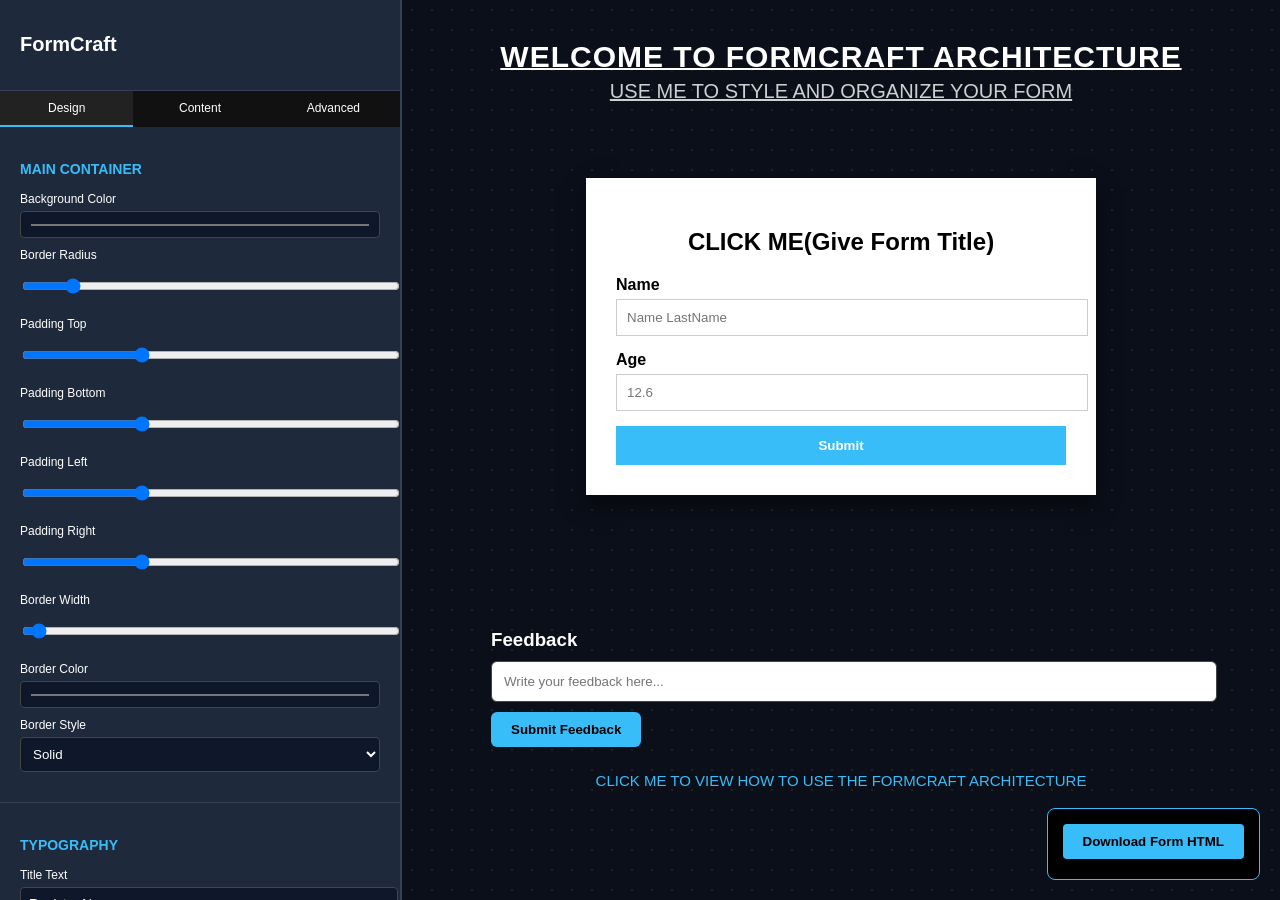
==== index.html @ d5b6e474 "Adjust margin-bottom styles in index.html Increased margin-bottom for form-info-top and form-box." ====
<!DOCTYPE html>
<html lang="en">
<head>
    <meta charset="UTF-8">
    <title>FormCraft Architecture</title>
    <link rel="stylesheet" href="style.css">
</head>
<body>

    <div class="a">
        <div class="group">
            <h1 style="font-size: 20px;">FormCraft</h1>
        </div>

        <div class="tabs">
            <div class="tab active" id="t1">Design</div>
            <div class="tab" id="t2">Content</div>
            <div class="tab" id="t3">Advanced</div>
        </div>

        <div class="panel active" id="p1">
            <div class="group">
                <h3>Main Container</h3>
                <div class="item">
                    <label>Background Color</label>
                    <input type="color" id="c1" value="#ffffff">
                </div>
                <div class="item">
                    <label>Border Radius</label>
                    <input type="range" id="c2" min="0" max="100" value="10">
                </div>
                <div class="item">
                    <label>Padding Top</label>
                    <input type="range" id="c3" min="0" max="100" value="30">
                </div>
                <div class="item">
                    <label>Padding Bottom</label>
                    <input type="range" id="c4" min="0" max="100" value="30">
                </div>
                <div class="item">
                    <label>Padding Left</label>
                    <input type="range" id="c5" min="0" max="100" value="30">
                </div>
                <div class="item">
                    <label>Padding Right</label>
                    <input type="range" id="c6" min="0" max="100" value="30">
                </div>
                <div class="item">
                    <label>Border Width</label>
                    <input type="range" id="c7" min="0" max="20" value="0">
                </div>
                <div class="item">
                    <label>Border Color</label>
                    <input type="color" id="c8" value="#000000">
                </div>
                <div class="item">
                    <label>Border Style</label>
                    <select id="c9">
                        <option value="solid">Solid</option>
                        <option value="dashed">Dashed</option>
                        <option value="dotted">Dotted</option>
                        <option value="double">Double</option>
                    </select>
                </div>
            </div>

            <div class="group">
                <h3>Typography</h3>
                <div class="item">
                    <label>Title Text</label>
                    <input type="text" id="c10" value="Register Now">
                </div>
                <div class="item">
                    <label>Title Color</label>
                    <input type="color" id="c11" value="#000000">
                </div>
                <div class="item">
                    <label>Title Size</label>
                    <input type="range" id="c12" min="10" max="100" value="24">
                </div>
                <div class="item">
                    <label>Text Alignment</label>
                    <select id="c13">
                        <option value="left">Left</option>
                        <option value="center">Center</option>
                        <option value="right">Right</option>
                    </select>
                </div>
                <div class="item">
                    <label>Font Family</label>
                    <select id="c14">
                        <option value="sans-serif">Sans Serif</option>
                        <option value="serif">Serif</option>
                        <option value="monospace">Monospace</option>
                        <option value="cursive">Cursive</option>
                    </select>
                </div>
            </div>
        </div>

        <div class="panel" id="p2">
            <div class="group">
                <h3>Form Elements</h3>
                <div class="item">
                    <label>Label Color</label>
                    <input type="color" id="c15" value="#333333">
                </div>
                <div class="item">
                    <label>Label Font Size</label>
                    <input type="range" id="c16" min="8" max="30" value="14">
                </div>
                <div class="item">
                    <label>Input Background</label>
                    <input type="color" id="c17" value="#ffffff">
                </div>
                <div class="item">
                    <label>Input Border Color</label>
                    <input type="color" id="c18" value="#cccccc">
                </div>
                <div class="item">
                    <label>Input Text Color</label>
                    <input type="color" id="c19" value="#000000">
                </div>
                <div class="item">
                    <label>Input Height</label>
                    <input type="range" id="c20" min="20" max="80" value="40">
                </div>
            </div>

            <div class="group">
                <h3>Button Styling</h3>
                <div class="item">
                    <label>Button Text</label>
                    <input type="text" id="c21" value="Submit">
                </div>
                <div class="item">
                    <label>Button Background</label>
                    <input type="color" id="c22" value="#38bdf8">
                </div>
                <div class="item">
                    <label>Button Text Color</label>
                    <input type="color" id="c23" value="#ffffff">
                </div>
                <div class="item">
                    <label>Button Radius</label>
                    <input type="range" id="c24" min="0" max="50" value="5">
                </div>
                <div class="item">
                    <label>Button Height</label>
                    <input type="range" id="c25" min="30" max="100" value="45">
                </div>
            </div>
        </div>

        <div class="panel" id="p3">
            <div class="group">
                <h3>New Element Controls</h3>
                <div class="item">
                    <label>Label / Title</label>
                    <input type="text" id="new-el-label" placeholder="Enter Label Name">
                </div>
                <div class="item">
                    <label>Placeholder / Initial Data</label>
                    <input type="text" id="new-el-data" placeholder="Enter Placeholder">
                </div>
                <div class="item">
                    <label>Custom Text Color</label>
                    <input type="color" id="new-el-color" value="#000000">
                </div>
                <div class="item">
                    <label>Custom Font Size</label>
                    <input type="range" id="new-el-size" min="8" max="50" value="14">
                </div>
                <div class="item">
                    <label>Custom Bg Color</label>
                    <input type="color" id="new-el-bg" value="#ffffff">
                </div>
                <button class="btn" id="add-field">Add Input Field</button>
            </div>

            <div class="group">
                <h3>Header Builder(use once only)</h3>
                 <div class="item">
                    <label>Header 3 Text</label>
                     <input type="text" id="h3-text" placeholder="Sub-heading text">
                </div>
                <div class="item">
                <label>Header Color</label>
               <input type="color" id="h3-color" value="#333333">
                 </div>
              <div class="item">
              <label>Header Size</label>
               <input type="range" id="h3-size" min="12" max="60" value="20">
        </div>
        <button class="btn" id="add-h3">Add Header 3</button>
    </div>

            <div class="group">
                <h3>List Builder</h3>
                <div class="item">
                    <label>List Type</label>
                    <select id="list-type">
                        <option value="ul">Unordered (Bullets)</option>
                        <option value="ol">Ordered (Numbers)</option>
                    </select>
                </div>
                <div class="item">
                    <label>List Item Text</label>
                    <input type="text" id="list-item-text" placeholder="Item Name">
                </div>
                <button class="btn" id="add-list-item">Add Item to List</button>
            </div>

            <div class="group">
                <h3>Global Effects</h3>
                <div class="item">
                    <label>Shadow Intensity</label>
                    <input type="range" id="c26" min="0" max="50" value="10">
                </div>
                <div class="item">
                    <label>Shadow Color</label>
                    <input type="color" id="c27" value="#000000">
                </div>
                <div class="item">
                    <label>Opacity</label>
                    <input type="range" id="c28" min="0" max="100" value="100">
                </div>
                <div class="item">
                    <label>Rotate Form (deg)</label>
                    <input type="range" id="c29" min="-180" max="180" value="0">
                </div>
            </div>
            <div class="group">
                <button class="btn" style="background: #ef4444;" id="reset-all">Reset All</button>
            </div>
        </div>
    </div>

    <div class="b">
        <div class="form-wrapper">
         <div class="form-info-top" style="margin-bottom: 75px;">
            <div class="info-title"><span style="text-decoration: underline; text-decoration-thickness: 2px; font-size: 30px;  ">
                WELCOME TO FORMCRAFT ARCHITECTURE
             </span>
            </div>
            <div class="info-subtitle">
                <span style="text-decoration: underline; text-decoration-thickness: 2px; font-size: 20px;">
                USE ME TO STYLE AND ORGANIZE YOUR FORM
                </span>
            </div>
        </div>
            
        <form id="form-box" style="margin-bottom: 75px;">
            <h2 id="live-title" style="display: flex; flex-direction: row; justify-content: center;">CLICK ME(Give Form Title)</h2>
            <div id="field-list">
                <div class="field">
                    <label class="live-label">Name</label>
                    <input type="text" class="live-input" placeholder="Name LastName">
                </div>
                <div class="field">
                    <label class="live-label">Age</label>
                    <input type="number" class="live-input" placeholder="12.6">
                </div>
            </div>
            <div id="list-container"></div>
            <button type="button" id="main-btn">Submit</button>
        </form>
        <div id="feedback-section" style="margin-top:40px; width:100%; max-width:700px; flex-shrink: 0;">
    <h3 style="color:white; margin-bottom:10px;">Feedback</h3>

    <input 
        type="text" 
        id="feedback-input" 
        placeholder="Write your feedback here..." 
        style="
            width:100%;
            padding:12px;
            border-radius:6px;
            border:1px solid #444;
            margin-bottom:10px;
        "
    >

    <button 
        id="feedback-btn" 
        style="
            padding:10px 20px;
            border:none;
            border-radius:6px;
            background:#38bdf8;
            font-weight:bold;
            cursor:pointer;
        "
    >
        Submit Feedback
    </button>

    <div id="feedback-list" style="margin-top:15px; color:white;"></div>
</div>

         <div class="form-info-bottom" >
            <a href="FORMCRAFT-ARCITECTURE.PDF" target="_blank" style="font-size: 15px;">
                CLICK ME TO VIEW HOW TO USE THE FORMCRAFT ARCHITECTURE
            </a>
        </div>
        </div>
    </div>

    <div class="code-box">
        <button class="btn" onclick="exportData()">Download Form HTML</button>
    </div>

    <script src="script.js"></script>
</body>
</html>
---- style.css ----
:root {
            --bg: #0f172a;
            --side: #1e293b;
            --accent: #38bdf8;
            --white: #ffffff;
        }

        body {
            margin: 0;
            padding: 0;
            font-family: sans-serif;
            background: var(--bg);
            color: var(--white);
            display: flex;
            height: 100vh;
        }

        .a {
            width: 400px;
            background: var(--side);
            border-right: 2px solid #334155;
            display: flex;
            flex-direction: column;
            overflow-y: scroll;
        }
         .b {
    flex-grow: 1;
    display: flex;
    flex-direction: column;
    align-items: center;
    padding: 40px 20px;
    background-color: #0b0f1a;
    background-image: radial-gradient(#222 1px, transparent 1px);
    background-size: 20px 20px;
           gap: 30px;            
    overflow-y: auto; 
}

#form-box {
    margin-bottom: 40px;
 flex-shrink: 0;   
}



        .group {
            padding: 20px;
            border-bottom: 1px solid #334155;
        }

        .group h3 {
            margin-bottom: 15px;
            font-size: 14px;
            color: var(--accent);
            text-transform: uppercase;
        }
#form-box h3 {
    margin: 10px 0;
    font-weight: 600;
    width: 100%;
    text-transform: none; 
}

        .item {
            margin-bottom: 10px;
        }

        .item label {
            display: block;
            font-size: 12px;
            margin-bottom: 5px;
        }

        .item input, .item select {
            width: 100%;
            padding: 8px;
            background: #0f172a;
            border: 1px solid #444;
            color: white;
            border-radius: 4px;
        }

        #form-box {
            width: 450px;
            min-height: 200px;
            background: white;
            padding: 30px;
            color: black;
            box-shadow: 0 10px 20px rgba(0,0,0,0.5);
        }

        .field {
            margin-bottom: 15px;
        }

        .field label {
            display: block;
            margin-bottom: 5px;
            font-weight: bold;
        }

        .field input {
            width: 100%;
            padding: 10px;
            border: 1px solid #ccc;
        }

        #main-btn {
            width: 100%;
            padding: 12px;
            border: none;
            background: #38bdf8;
            color: white;
            font-weight: bold;
            cursor: pointer;
        }

        .tabs {
            display: flex;
            background: #111;
        }

        .tab {
            flex: 1;
            padding: 10px;
            text-align: center;
            cursor: pointer;
            font-size: 12px;
            border-bottom: 2px solid transparent;
        }

        .tab.active {
            border-bottom: 2px solid var(--accent);
            background: #222;
        }

        .panel {
            display: none;
        }

        .panel.active {
            display: block;
        }

        .code-box {
            position: fixed;
            bottom: 20px;
            right: 20px;
            background: #000;
            padding: 15px;
            border-radius: 8px;
            border: 1px solid var(--accent);
        }

        button.btn {
            background: var(--accent);
            border: none;
            padding: 10px 20px;
            color: #000;
            font-weight: bold;
            cursor: pointer;
            border-radius: 4px;
            width: 100%;
            margin-bottom: 5px;
        }
 .form-wrapper {
    display: flex;
    flex-direction: column;
    align-items: center;
    width: 100%;
    max-width: 700px;
}


.form-info-top {
    text-align: center;
    color: white;
}

.info-title {
    font-size: 28px;
    font-weight: 700;
    letter-spacing: 1px;
    margin-bottom: 6px;
}

.info-subtitle {
    font-size: 13px;
    opacity: 0.8;
}

.form-info-bottom {
    margin-top: 10px;
    font-size: 12px;
}

.form-info-bottom a {
    color: #38bdf8;
    text-decoration: none;
    cursor: pointer;
}

.form-info-bottom a:hover {
    text-decoration: underline;
}
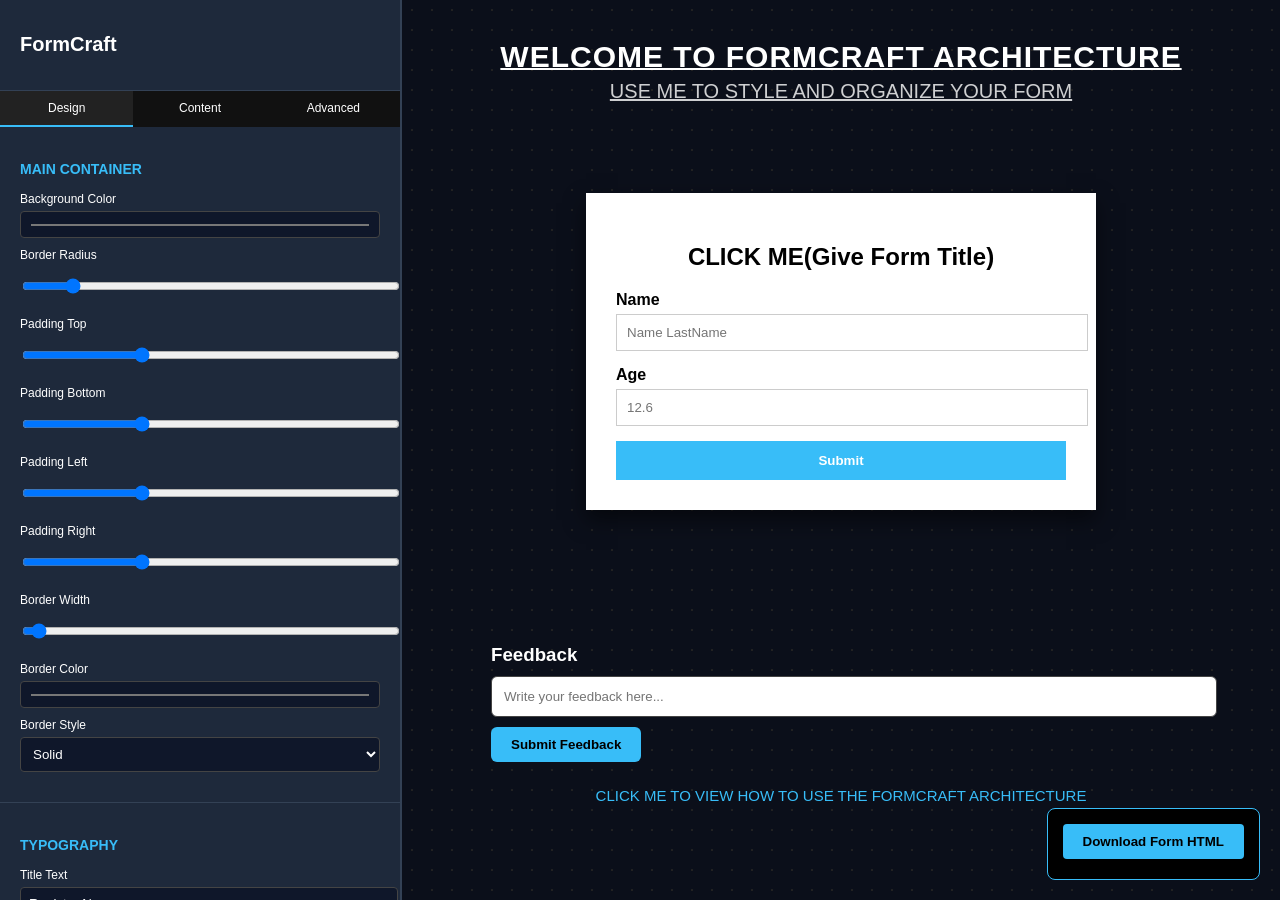
==== commit df5eac0e: "Increase margin-bottom in form-info-top" ====
--- a/index.html
+++ b/index.html
@@ -238,7 +238,7 @@
 
     <div class="b">
         <div class="form-wrapper">
-         <div class="form-info-top" style="margin-bottom: 75px;">
+         <div class="form-info-top" style="margin-bottom: 90px;">
             <div class="info-title"><span style="text-decoration: underline; text-decoration-thickness: 2px; font-size: 30px;  ">
                 WELCOME TO FORMCRAFT ARCHITECTURE
              </span>
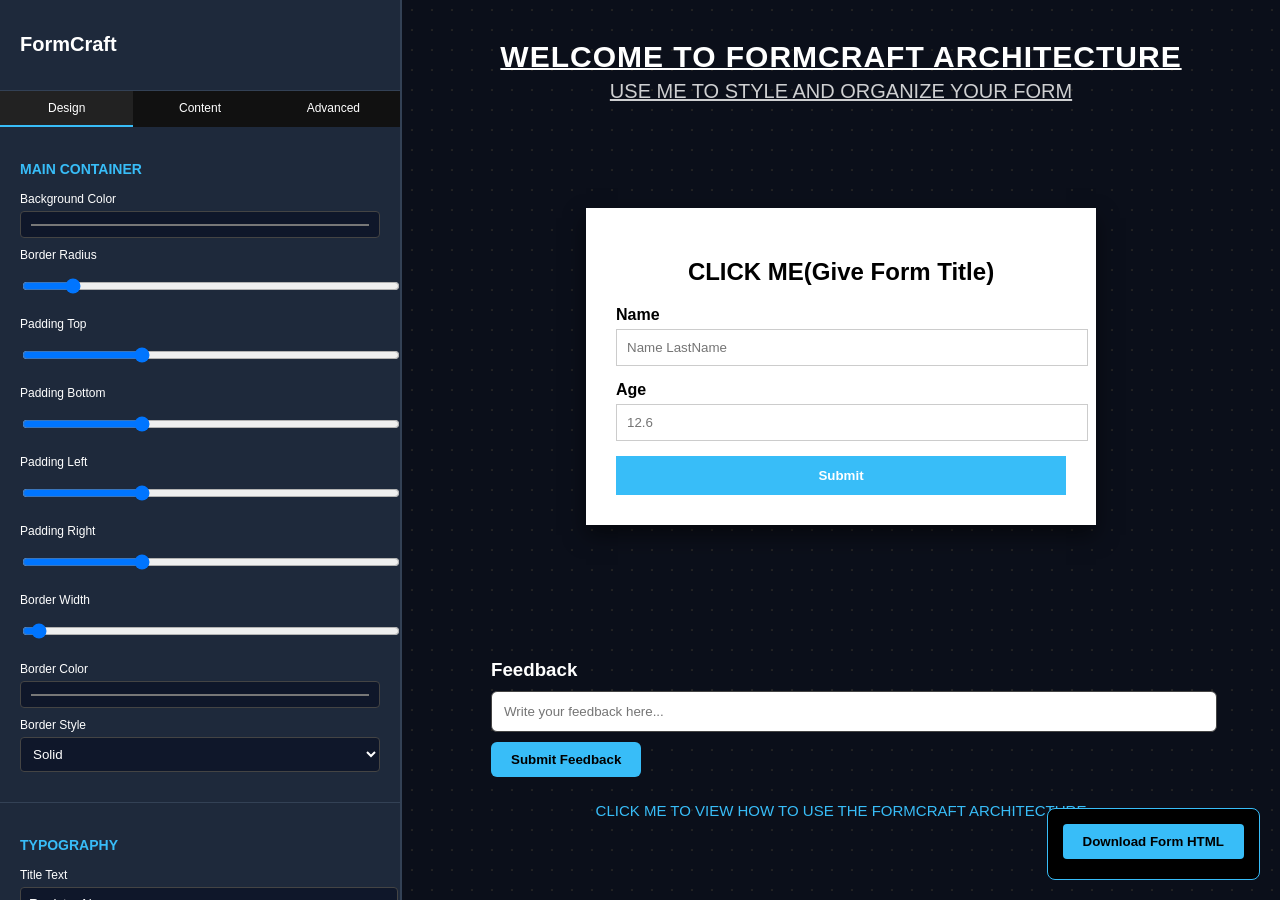
==== commit 1899915e: "Fix typos in index.html file" ====
--- a/index.html
+++ b/index.html
@@ -238,7 +238,7 @@
 
     <div class="b">
         <div class="form-wrapper">
-         <div class="form-info-top" style="margin-bottom: 90px;">
+         <div class="form-info-top" style="margin-bottom: 105px;">
             <div class="info-title"><span style="text-decoration: underline; text-decoration-thickness: 2px; font-size: 30px;  ">
                 WELCOME TO FORMCRAFT ARCHITECTURE
              </span>
@@ -299,7 +299,7 @@
 </div>
 
          <div class="form-info-bottom" >
-            <a href="FORMCRAFT-ARCITECTURE.PDF" target="_blank" style="font-size: 15px;">
+            <a href="FORMCRAFT-ARCHITECTURE.PDF" target="_blank" style="font-size: 15px;">
                 CLICK ME TO VIEW HOW TO USE THE FORMCRAFT ARCHITECTURE
             </a>
         </div>
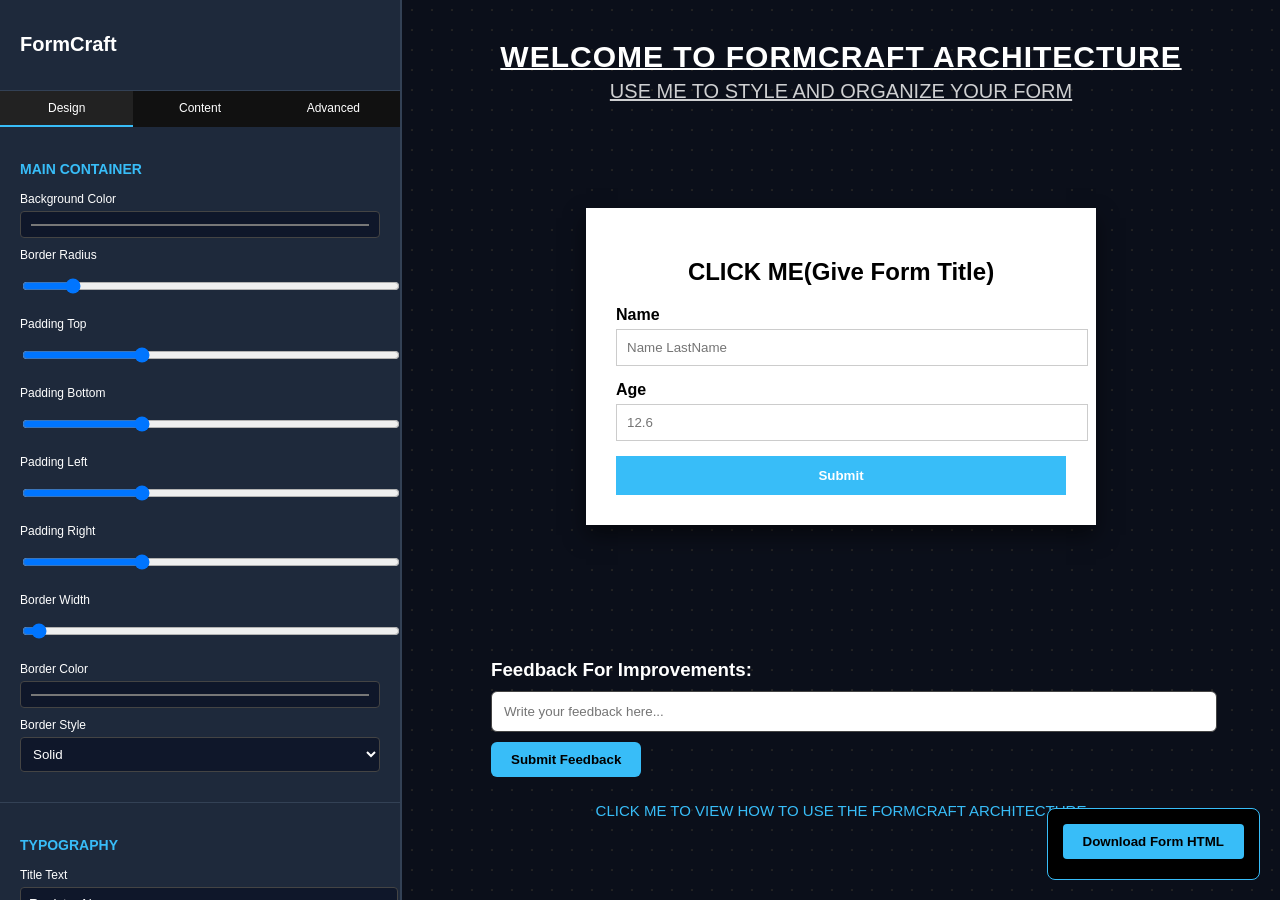
==== commit cf709844: "Update index.html" ====
--- a/index.html
+++ b/index.html
@@ -266,7 +266,7 @@
             <button type="button" id="main-btn">Submit</button>
         </form>
         <div id="feedback-section" style="margin-top:40px; width:100%; max-width:700px; flex-shrink: 0;">
-    <h3 style="color:white; margin-bottom:10px;">Feedback</h3>
+    <h3 style="color:white; margin-bottom:10px;">Feedback For Improvements:</h3>
 
     <input 
         type="text" 
@@ -299,7 +299,7 @@
 </div>
 
          <div class="form-info-bottom" >
-            <a href="FORMCRAFT-ARCHITECTURE.PDF" target="_blank" style="font-size: 15px;">
+            <a href="FORMCRAFT-ARCHITECTURE.HTML" target="_blank" style="font-size: 15px;">
                 CLICK ME TO VIEW HOW TO USE THE FORMCRAFT ARCHITECTURE
             </a>
         </div>
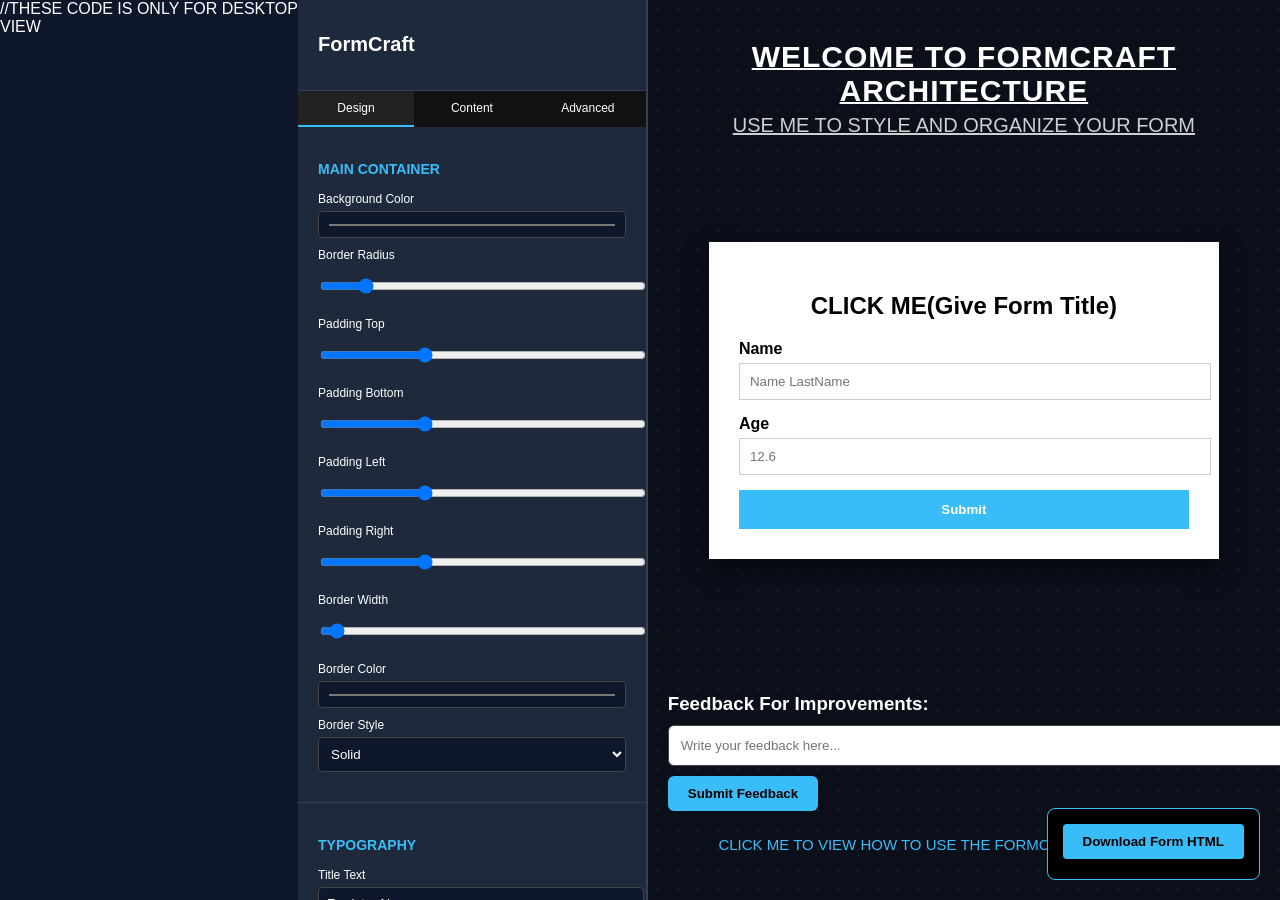
==== commit 6cc28de0: "Fix HTML formatting issues in index.html" ====
--- a/index.html
+++ b/index.html
@@ -1,4 +1,6 @@
+
 <!DOCTYPE html>
+//THESE CODE IS ONLY FOR DESKTOP VIEW
 <html lang="en">
 <head>
     <meta charset="UTF-8">
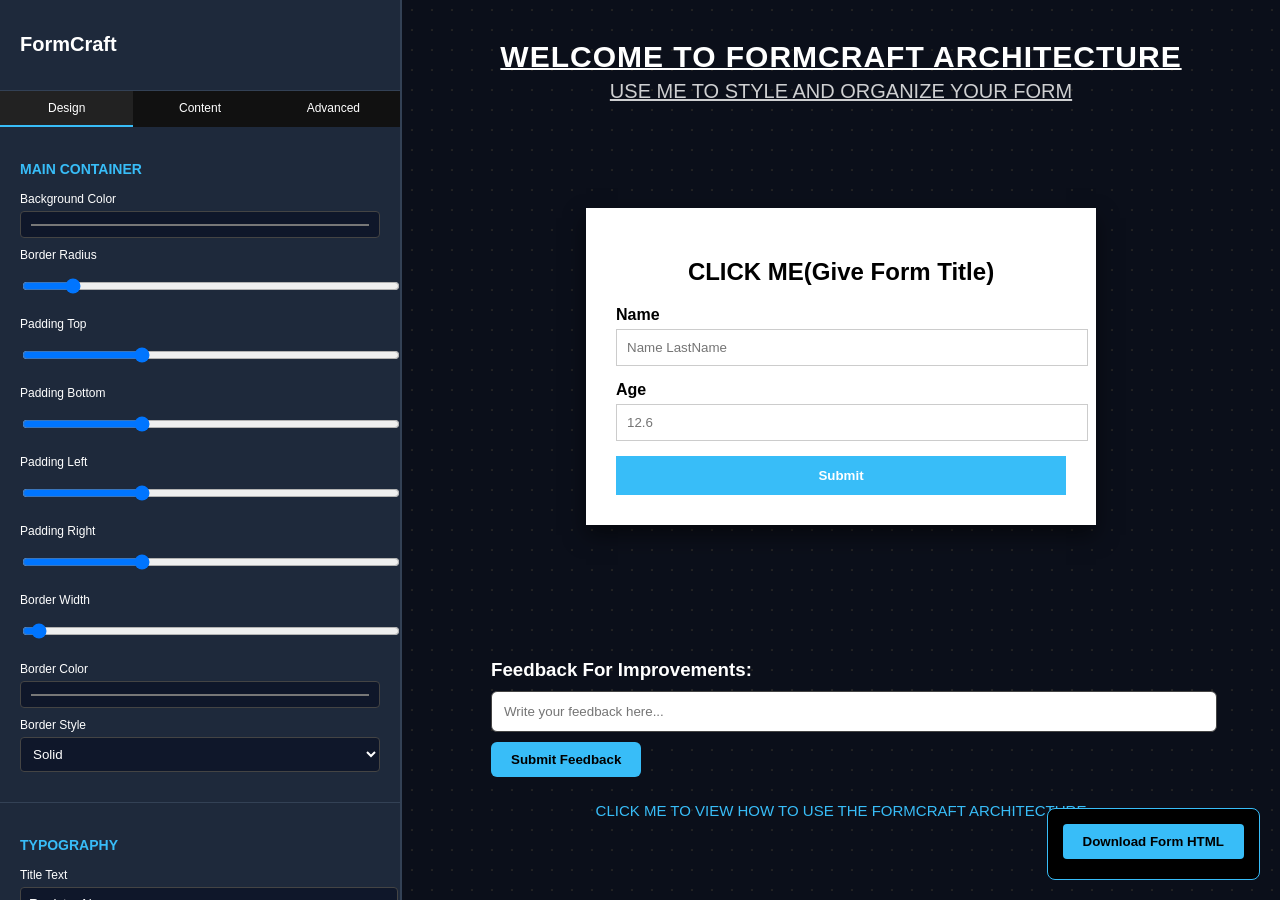
==== commit c7890fb0: "Remove desktop view comment from index.html Removed comment indicating code is for desktop view." ====
--- a/index.html
+++ b/index.html
@@ -1,6 +1,8 @@
+                                    <!-- This CODE IS ONLY FOR DESKTOP VIEW(OTHER INETRFACES MIGHT NOT SUPOORT -->
+
+
 
 <!DOCTYPE html>
-//THESE CODE IS ONLY FOR DESKTOP VIEW
 <html lang="en">
 <head>
     <meta charset="UTF-8">
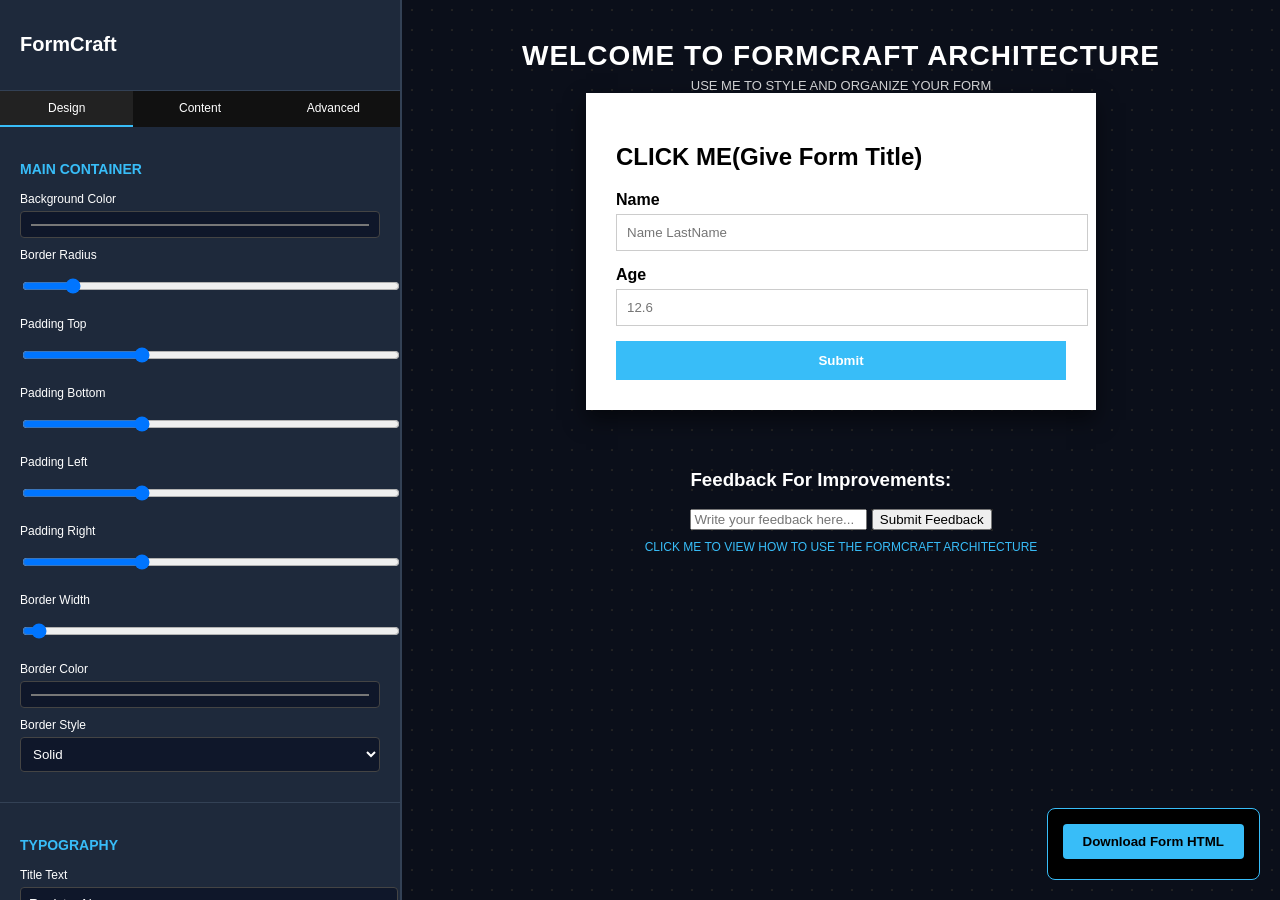
==== commit fefecbda: "Clean up index.html and improve structure" ====
--- a/index.html
+++ b/index.html
@@ -1,7 +1,3 @@
-                                    <!-- This CODE IS ONLY FOR DESKTOP VIEW(OTHER INETRFACES MIGHT NOT SUPOORT -->
-
-
-
 <!DOCTYPE html>
 <html lang="en">
 <head>
@@ -22,6 +18,7 @@
             <div class="tab" id="t3">Advanced</div>
         </div>
 
+        <!-- PANEL 1 -->
         <div class="panel active" id="p1">
             <div class="group">
                 <h3>Main Container</h3>
@@ -102,6 +99,7 @@
             </div>
         </div>
 
+        <!-- PANEL 2 -->
         <div class="panel" id="p2">
             <div class="group">
                 <h3>Form Elements</h3>
@@ -156,6 +154,7 @@
             </div>
         </div>
 
+        <!-- PANEL 3 -->
         <div class="panel" id="p3">
             <div class="group">
                 <h3>New Element Controls</h3>
@@ -183,21 +182,21 @@
             </div>
 
             <div class="group">
-                <h3>Header Builder(use once only)</h3>
-                 <div class="item">
+                <h3>Header Builder</h3>
+                <div class="item">
                     <label>Header 3 Text</label>
-                     <input type="text" id="h3-text" placeholder="Sub-heading text">
-                </div>
-                <div class="item">
-                <label>Header Color</label>
-               <input type="color" id="h3-color" value="#333333">
-                 </div>
-              <div class="item">
-              <label>Header Size</label>
-               <input type="range" id="h3-size" min="12" max="60" value="20">
-        </div>
-        <button class="btn" id="add-h3">Add Header 3</button>
-    </div>
+                    <input type="text" id="h3-text" placeholder="Sub-heading text">
+                </div>
+                <div class="item">
+                    <label>Header Color</label>
+                    <input type="color" id="h3-color" value="#333333">
+                </div>
+                <div class="item">
+                    <label>Header Size</label>
+                    <input type="range" id="h3-size" min="12" max="60" value="20">
+                </div>
+                <button class="btn" id="add-h3">Add Header 3</button>
+            </div>
 
             <div class="group">
                 <h3>List Builder</h3>
@@ -242,71 +241,43 @@
 
     <div class="b">
         <div class="form-wrapper">
-         <div class="form-info-top" style="margin-bottom: 105px;">
-            <div class="info-title"><span style="text-decoration: underline; text-decoration-thickness: 2px; font-size: 30px;  ">
-                WELCOME TO FORMCRAFT ARCHITECTURE
-             </span>
-            </div>
-            <div class="info-subtitle">
-                <span style="text-decoration: underline; text-decoration-thickness: 2px; font-size: 20px;">
-                USE ME TO STYLE AND ORGANIZE YOUR FORM
-                </span>
-            </div>
-        </div>
+            <div class="form-info-top">
+                <div class="info-title">
+                    <span>WELCOME TO FORMCRAFT ARCHITECTURE</span>
+                </div>
+                <div class="info-subtitle">
+                    <span>USE ME TO STYLE AND ORGANIZE YOUR FORM</span>
+                </div>
+            </div>
             
-        <form id="form-box" style="margin-bottom: 75px;">
-            <h2 id="live-title" style="display: flex; flex-direction: row; justify-content: center;">CLICK ME(Give Form Title)</h2>
-            <div id="field-list">
-                <div class="field">
-                    <label class="live-label">Name</label>
-                    <input type="text" class="live-input" placeholder="Name LastName">
-                </div>
-                <div class="field">
-                    <label class="live-label">Age</label>
-                    <input type="number" class="live-input" placeholder="12.6">
-                </div>
-            </div>
-            <div id="list-container"></div>
-            <button type="button" id="main-btn">Submit</button>
-        </form>
-        <div id="feedback-section" style="margin-top:40px; width:100%; max-width:700px; flex-shrink: 0;">
-    <h3 style="color:white; margin-bottom:10px;">Feedback For Improvements:</h3>
-
-    <input 
-        type="text" 
-        id="feedback-input" 
-        placeholder="Write your feedback here..." 
-        style="
-            width:100%;
-            padding:12px;
-            border-radius:6px;
-            border:1px solid #444;
-            margin-bottom:10px;
-        "
-    >
-
-    <button 
-        id="feedback-btn" 
-        style="
-            padding:10px 20px;
-            border:none;
-            border-radius:6px;
-            background:#38bdf8;
-            font-weight:bold;
-            cursor:pointer;
-        "
-    >
-        Submit Feedback
-    </button>
-
-    <div id="feedback-list" style="margin-top:15px; color:white;"></div>
-</div>
-
-         <div class="form-info-bottom" >
-            <a href="FORMCRAFT-ARCHITECTURE.HTML" target="_blank" style="font-size: 15px;">
-                CLICK ME TO VIEW HOW TO USE THE FORMCRAFT ARCHITECTURE
-            </a>
-        </div>
+            <form id="form-box">
+                <h2 id="live-title">CLICK ME(Give Form Title)</h2>
+                <div id="field-list">
+                    <div class="field">
+                        <label class="live-label">Name</label>
+                        <input type="text" class="live-input" placeholder="Name LastName">
+                    </div>
+                    <div class="field">
+                        <label class="live-label">Age</label>
+                        <input type="number" class="live-input" placeholder="12.6">
+                    </div>
+                </div>
+                <div id="list-container"></div>
+                <div id="form-errors" style="color:red; font-size:13px; margin-bottom:10px;"></div>
+
+                <button type="button" id="main-btn">Submit</button>
+            </form>
+
+            <div id="feedback-section">
+                <h3>Feedback For Improvements:</h3>
+                <input type="text" id="feedback-input" placeholder="Write your feedback here...">
+                <button id="feedback-btn">Submit Feedback</button>
+                <div id="feedback-list"></div>
+            </div>
+
+            <div class="form-info-bottom">
+                <a href="FORMCRAFT-ARCHITECTURE.HTML" target="_blank">CLICK ME TO VIEW HOW TO USE THE FORMCRAFT ARCHITECTURE</a>
+            </div>
         </div>
     </div>
 
@@ -314,6 +285,6 @@
         <button class="btn" onclick="exportData()">Download Form HTML</button>
     </div>
 
-    <script src="script.js"></script>
+<script src="script.js"></script>
 </body>
 </html>
